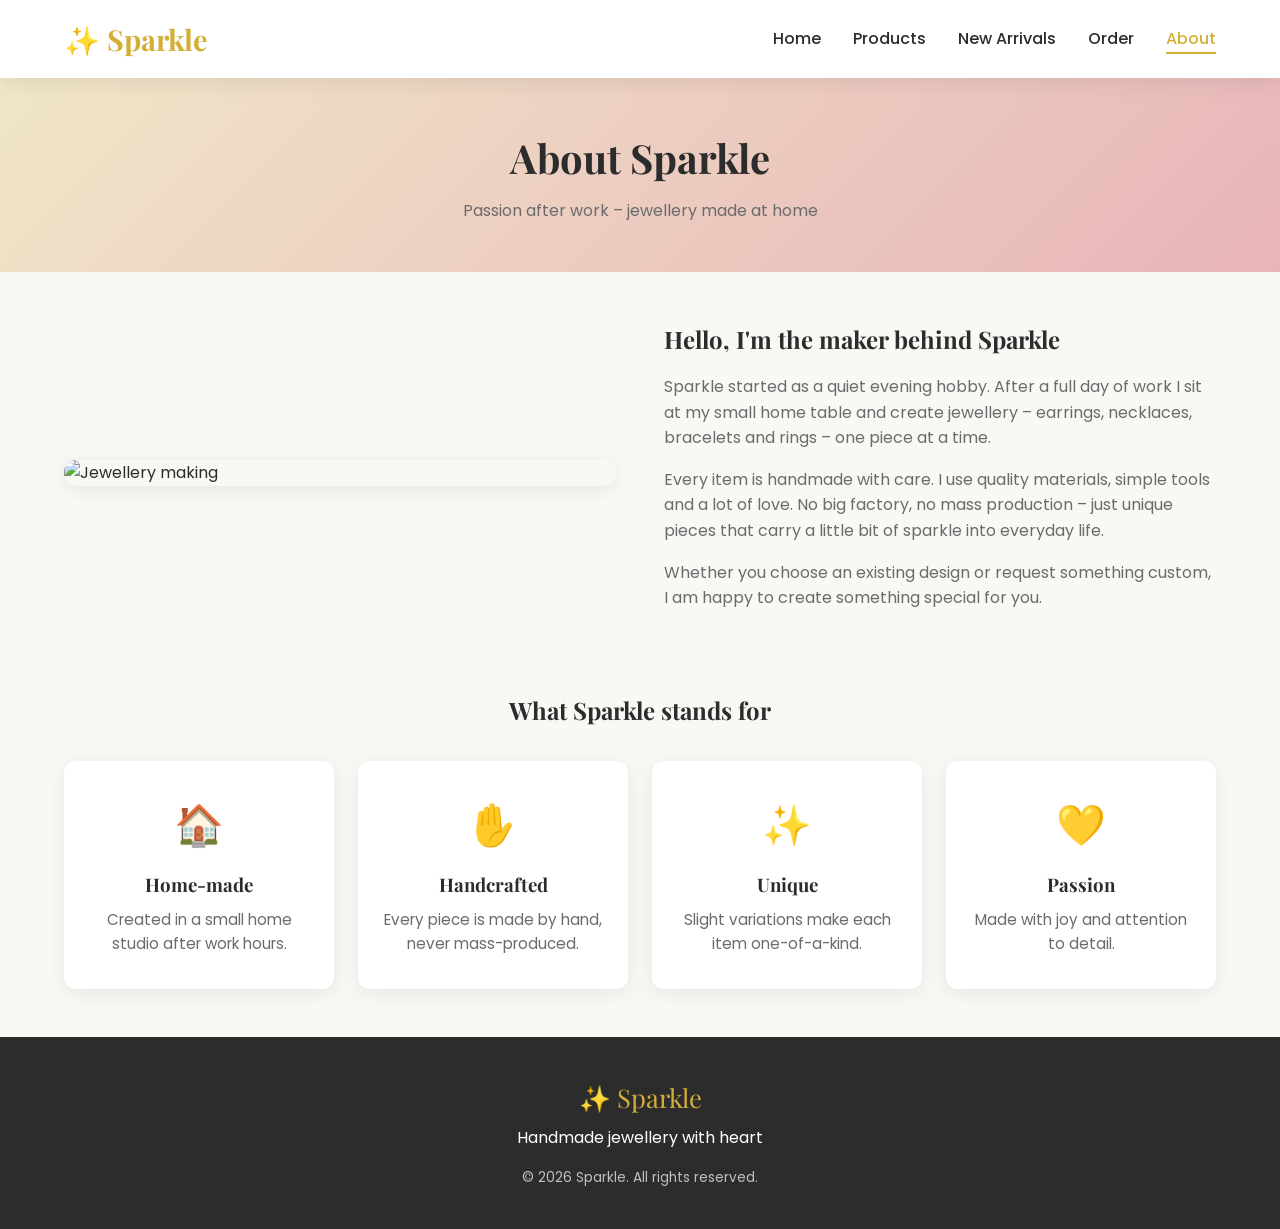
==== about.html @ 5be29b5c "Initial commit" ====
<!DOCTYPE html>
<html lang="en">
<head>
    <meta charset="UTF-8">
    <meta name="viewport" content="width=device-width, initial-scale=1.0">
    <title>About | Sparkle</title>
    <link rel="stylesheet" href="css/style.css">
    <link href="https://fonts.googleapis.com/css2?family=Playfair+Display:wght@400;700&family=Poppins:wght@300;400;500;600&display=swap" rel="stylesheet">
</head>
<body>
    <header>
        <nav class="navbar">
            <div class="logo">✨ Sparkle</div>
            <ul class="nav-links">
                <li><a href="index.html">Home</a></li>
                <li><a href="products.html">Products</a></li>
                <li><a href="new-products.html">New Arrivals</a></li>
                <li><a href="order.html">Order</a></li>
                <li><a href="about.html" class="active">About</a></li>
            </ul>
            <div class="menu-toggle" id="menuToggle">☰</div>
        </nav>
    </header>

    <section class="page-header">
        <h1>About Sparkle</h1>
        <p>Passion after work – jewellery made at home</p>
    </section>

    <section class="about-page">
        <div class="about-content">
            <img src="https://images.unsplash.com/photo-1515562141207-7a88fb7ce338?w=600&h=400&fit=crop" alt="Jewellery making" class="about-main-img">
            <div class="about-text-block">
                <h2>Hello, I'm the maker behind Sparkle</h2>
                <p>Sparkle started as a quiet evening hobby. After a full day of work I sit at my small home table and create jewellery – earrings, necklaces, bracelets and rings – one piece at a time.</p>
                <p>Every item is handmade with care. I use quality materials, simple tools and a lot of love. No big factory, no mass production – just unique pieces that carry a little bit of sparkle into everyday life.</p>
                <p>Whether you choose an existing design or request something custom, I am happy to create something special for you.</p>
            </div>
        </div>

        <div class="values">
            <h2>What Sparkle stands for</h2>
            <div class="values-grid">
                <div class="value-card">
                    <span class="value-icon">🏠</span>
                    <h3>Home-made</h3>
                    <p>Created in a small home studio after work hours.</p>
                </div>
                <div class="value-card">
                    <span class="value-icon">✋</span>
                    <h3>Handcrafted</h3>
                    <p>Every piece is made by hand, never mass-produced.</p>
                </div>
                <div class="value-card">
                    <span class="value-icon">✨</span>
                    <h3>Unique</h3>
                    <p>Slight variations make each item one-of-a-kind.</p>
                </div>
                <div class="value-card">
                    <span class="value-icon">💛</span>
                    <h3>Passion</h3>
                    <p>Made with joy and attention to detail.</p>
                </div>
            </div>
        </div>
    </section>

    <footer>
        <div class="footer-content">
            <div class="footer-logo">✨ Sparkle</div>
            <p>Handmade jewellery with heart</p>
            <p class="copyright">© 2026 Sparkle. All rights reserved.</p>
        </div>
    </footer>

    <script src="js/script.js"></script>
</body>
</html>
---- css/style.css ----
/* Sparkle Jewellery – Elegant & Creative Styles */

:root {
    --gold: #d4af37;
    --gold-light: #f0e6c8;
    --rose: #e8b4b8;
    --dark: #2c2c2c;
    --gray: #6b6b6b;
    --light: #faf8f5;
    --white: #ffffff;
    --shadow: 0 4px 20px rgba(0,0,0,0.08);
    --radius: 12px;
}

* {
    margin: 0;
    padding: 0;
    box-sizing: border-box;
}

body {
    font-family: 'Poppins', sans-serif;
    background: var(--light);
    color: var(--dark);
    line-height: 1.6;
}

h1, h2, h3 {
    font-family: 'Playfair Display', serif;
}

/* Navbar */
.navbar {
    display: flex;
    justify-content: space-between;
    align-items: center;
    padding: 1rem 5%;
    background: var(--white);
    box-shadow: var(--shadow);
    position: sticky;
    top: 0;
    z-index: 1000;
}

.logo {
    font-family: 'Playfair Display', serif;
    font-size: 1.8rem;
    font-weight: 700;
    color: var(--gold);
}

.nav-links {
    display: flex;
    list-style: none;
    gap: 2rem;
}

.nav-links a {
    text-decoration: none;
    color: var(--dark);
    font-weight: 500;
    transition: color 0.3s;
    position: relative;
}

.nav-links a:hover,
.nav-links a.active {
    color: var(--gold);
}

.nav-links a.active::after {
    content: '';
    position: absolute;
    bottom: -4px;
    left: 0;
    width: 100%;
    height: 2px;
    background: var(--gold);
}

.menu-toggle {
    display: none;
    font-size: 1.5rem;
    cursor: pointer;
}

/* Hero */
.hero {
    height: 70vh;
    background: linear-gradient(rgba(44,44,44,0.4), rgba(44,44,44,0.4)),
                url('https://images.unsplash.com/photo-1515562141207-7a88fb7ce338?w=1600&h=900&fit=crop') center/cover no-repeat;
    display: flex;
    align-items: center;
    justify-content: center;
    text-align: center;
    color: var(--white);
}

.hero-content h1 {
    font-size: 3.5rem;
    margin-bottom: 1rem;
    text-shadow: 0 2px 10px rgba(0,0,0,0.3);
}

.hero-content p {
    font-size: 1.3rem;
    margin-bottom: 2rem;
    opacity: 0.95;
}

/* Buttons */
.btn {
    display: inline-block;
    padding: 0.9rem 2rem;
    background: var(--gold);
    color: var(--white);
    text-decoration: none;
    border-radius: 50px;
    font-weight: 500;
    border: none;
    cursor: pointer;
    transition: all 0.3s;
}

.btn:hover {
    background: #c9a227;
    transform: translateY(-2px);
    box-shadow: 0 6px 20px rgba(212,175,55,0.4);
}

.btn-outline {
    background: transparent;
    border: 2px solid var(--gold);
    color: var(--gold);
}

.btn-outline:hover {
    background: var(--gold);
    color: var(--white);
}

/* Featured Categories */
.featured {
    padding: 4rem 5%;
    text-align: center;
}

.featured h2 {
    font-size: 2.2rem;
    margin-bottom: 2.5rem;
    color: var(--dark);
}

.category-grid {
    display: grid;
    grid-template-columns: repeat(auto-fit, minmax(220px, 1fr));
    gap: 1.5rem;
}

.category-card {
    background: var(--white);
    border-radius: var(--radius);
    overflow: hidden;
    box-shadow: var(--shadow);
    text-decoration: none;
    color: var(--dark);
    transition: transform 0.3s, box-shadow 0.3s;
}

.category-card:hover {
    transform: translateY(-8px);
    box-shadow: 0 12px 30px rgba(0,0,0,0.12);
}

.category-card img {
    width: 100%;
    height: 200px;
    object-fit: cover;
}

.category-card h3 {
    padding: 1rem;
    font-size: 1.2rem;
}

/* About Preview */
.about-preview {
    display: grid;
    grid-template-columns: 1fr 1fr;
    gap: 3rem;
    padding: 4rem 5%;
    align-items: center;
    background: var(--white);
}

.about-text h2 {
    font-size: 2rem;
    margin-bottom: 1rem;
}

.about-text p {
    color: var(--gray);
    margin-bottom: 1.5rem;
}

.about-image img {
    width: 100%;
    border-radius: var(--radius);
    box-shadow: var(--shadow);
}

/* Page Header */
.page-header {
    background: linear-gradient(135deg, var(--gold-light), var(--rose));
    padding: 3rem 5%;
    text-align: center;
}

.page-header h1 {
    font-size: 2.5rem;
    margin-bottom: 0.5rem;
}

.page-header p {
    color: var(--gray);
}

/* Filters */
.filters {
    display: flex;
    justify-content: center;
    flex-wrap: wrap;
    gap: 0.8rem;
    padding: 2rem 5% 1rem;
}

.filter-btn {
    padding: 0.6rem 1.4rem;
    border: 1px solid var(--gold);
    background: transparent;
    color: var(--dark);
    border-radius: 50px;
    cursor: pointer;
    font-family: inherit;
    transition: all 0.3s;
}

.filter-btn.active,
.filter-btn:hover {
    background: var(--gold);
    color: var(--white);
}

/* Products Grid */
.products-section {
    padding: 1rem 5% 4rem;
}

.products-grid {
    display: grid;
    grid-template-columns: repeat(auto-fill, minmax(260px, 1fr));
    gap: 1.8rem;
}

.product-card {
    background: var(--white);
    border-radius: var(--radius);
    overflow: hidden;
    box-shadow: var(--shadow);
    transition: transform 0.3s;
}

.product-card:hover {
    transform: translateY(-6px);
}

.product-card img {
    width: 100%;
    height: 240px;
    object-fit: cover;
}

.product-info {
    padding: 1.2rem;
}

.product-info h3 {
    font-size: 1.15rem;
    margin-bottom: 0.3rem;
}

.product-category {
    font-size: 0.85rem;
    color: var(--gold);
    text-transform: uppercase;
    letter-spacing: 1px;
    margin-bottom: 0.5rem;
}

.product-price {
    font-weight: 600;
    font-size: 1.1rem;
    color: var(--dark);
}

.badge-new {
    display: inline-block;
    background: var(--rose);
    color: var(--white);
    font-size: 0.7rem;
    padding: 0.2rem 0.6rem;
    border-radius: 20px;
    margin-left: 0.5rem;
}

/* Order Form */
.order-section {
    max-width: 600px;
    margin: 0 auto;
    padding: 2rem 5% 4rem;
}

.order-form {
    background: var(--white);
    padding: 2rem;
    border-radius: var(--radius);
    box-shadow: var(--shadow);
}

.form-group {
    margin-bottom: 1.3rem;
}

.form-group label {
    display: block;
    margin-bottom: 0.4rem;
    font-weight: 500;
}

.form-group input,
.form-group select,
.form-group textarea {
    width: 100%;
    padding: 0.8rem 1rem;
    border: 1px solid #ddd;
    border-radius: 8px;
    font-family: inherit;
    font-size: 1rem;
    transition: border-color 0.3s;
}

.form-group input:focus,
.form-group select:focus,
.form-group textarea:focus {
    outline: none;
    border-color: var(--gold);
}

.form-success {
    text-align: center;
    padding: 3rem;
    background: var(--white);
    border-radius: var(--radius);
    box-shadow: var(--shadow);
}

.form-success h3 {
    color: var(--gold);
    margin-bottom: 0.5rem;
}

/* About Page */
.about-page {
    padding: 3rem 5%;
}

.about-content {
    display: grid;
    grid-template-columns: 1fr 1fr;
    gap: 3rem;
    align-items: center;
    margin-bottom: 4rem;
}

.about-main-img {
    width: 100%;
    border-radius: var(--radius);
    box-shadow: var(--shadow);
}

.about-text-block h2 {
    margin-bottom: 1rem;
}

.about-text-block p {
    color: var(--gray);
    margin-bottom: 1rem;
}

.values {
    text-align: center;
}

.values h2 {
    margin-bottom: 2rem;
}

.values-grid {
    display: grid;
    grid-template-columns: repeat(auto-fit, minmax(200px, 1fr));
    gap: 1.5rem;
}

.value-card {
    background: var(--white);
    padding: 2rem 1.5rem;
    border-radius: var(--radius);
    box-shadow: var(--shadow);
}

.value-icon {
    font-size: 2.5rem;
    display: block;
    margin-bottom: 0.8rem;
}

.value-card h3 {
    margin-bottom: 0.5rem;
}

.value-card p {
    color: var(--gray);
    font-size: 0.95rem;
}

/* Footer */
footer {
    background: var(--dark);
    color: var(--white);
    text-align: center;
    padding: 2.5rem 5%;
}

.footer-logo {
    font-family: 'Playfair Display', serif;
    font-size: 1.6rem;
    color: var(--gold);
    margin-bottom: 0.5rem;
}

.copyright {
    margin-top: 1rem;
    font-size: 0.85rem;
    opacity: 0.7;
}

/* Responsive */
@media (max-width: 768px) {
    .nav-links {
        display: none;
        flex-direction: column;
        position: absolute;
        top: 70px;
        left: 0;
        right: 0;
        background: var(--white);
        padding: 1.5rem;
        box-shadow: var(--shadow);
        gap: 1rem;
    }

    .nav-links.show {
        display: flex;
    }

    .menu-toggle {
        display: block;
    }

    .hero-content h1 {
        font-size: 2.4rem;
    }

    .about-preview,
    .about-content {
        grid-template-columns: 1fr;
    }

    .about-image {
        order: -1;
    }
}
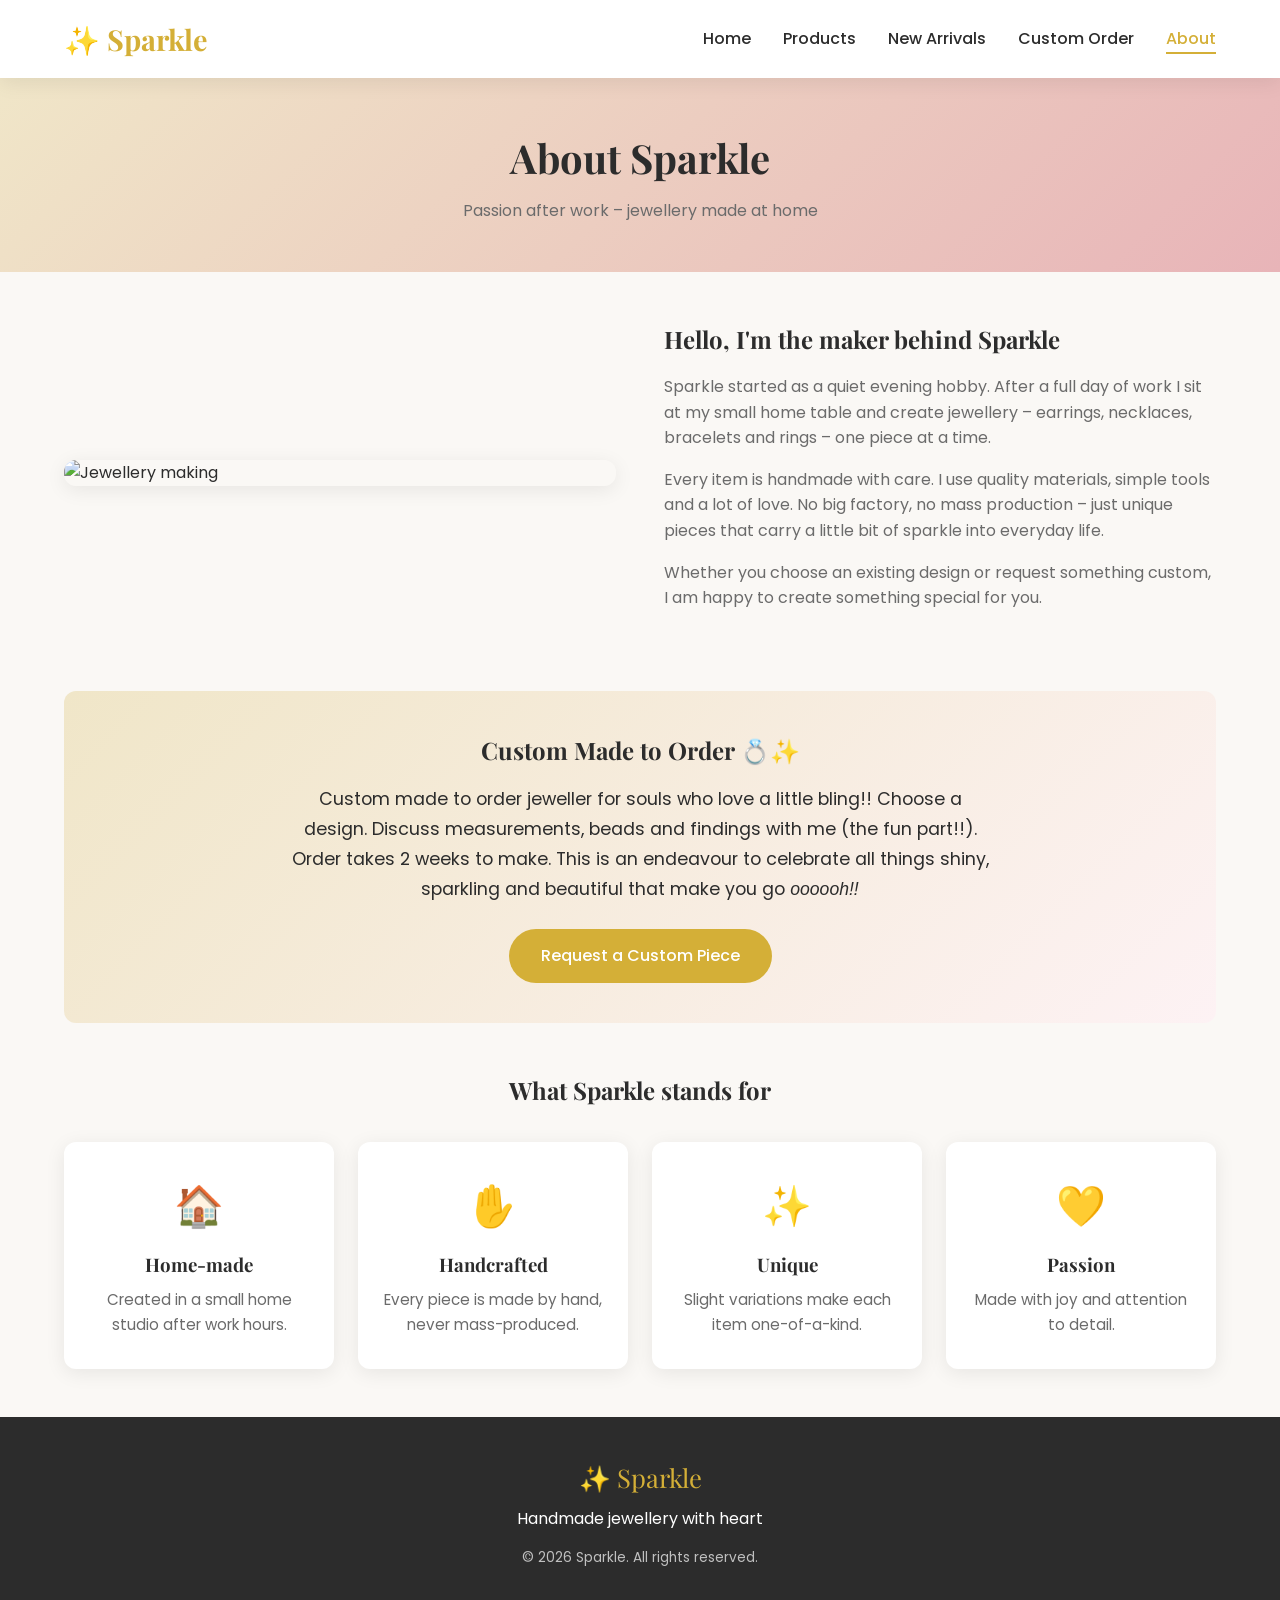
==== commit 81dbcb84: "adding custom order page" ====
--- a/about.html
+++ b/about.html
@@ -15,7 +15,7 @@
                 <li><a href="index.html">Home</a></li>
                 <li><a href="products.html">Products</a></li>
                 <li><a href="new-products.html">New Arrivals</a></li>
-                <li><a href="order.html">Order</a></li>
+                <li><a href="custom-order.html">Custom Order</a></li>
                 <li><a href="about.html" class="active">About</a></li>
             </ul>
             <div class="menu-toggle" id="menuToggle">☰</div>
@@ -37,6 +37,18 @@
                 <p>Whether you choose an existing design or request something custom, I am happy to create something special for you.</p>
             </div>
         </div>
+
+        <!-- Custom Order Message -->
+        <section class="custom-highlight" style="margin: 3rem 0; border-radius: 12px;">
+            <h2>Custom Made to Order 💍✨</h2>
+            <p>
+                Custom made to order jeweller for souls who love a little bling!! 
+                Choose a design. Discuss measurements, beads and findings with me (the fun part!!). 
+                Order takes 2 weeks to make. This is an endeavour to celebrate all things shiny, 
+                sparkling and beautiful that make you go <em>oooooh!!</em>
+            </p>
+            <a href="custom-order.html" class="btn">Request a Custom Piece</a>
+        </section>
 
         <div class="values">
             <h2>What Sparkle stands for</h2>
--- a/css/style.css
+++ b/css/style.css
@@ -490,3 +490,88 @@
         order: -1;
     }
 }
+
+/* Custom Order Page */
+.custom-intro {
+    padding: 3rem 5%;
+    background: var(--white);
+}
+
+.custom-intro-content {
+    max-width: 900px;
+    margin: 0 auto;
+    text-align: center;
+}
+
+.custom-intro-content h2 {
+    font-size: 2rem;
+    margin-bottom: 1.2rem;
+}
+
+.lead-text {
+    font-size: 1.15rem;
+    line-height: 1.8;
+    color: var(--dark);
+    margin-bottom: 1rem;
+}
+
+.custom-intro-content p {
+    color: var(--gray);
+    margin-bottom: 1rem;
+}
+
+.custom-steps {
+    display: grid;
+    grid-template-columns: repeat(auto-fit, minmax(200px, 1fr));
+    gap: 1.5rem;
+    margin-top: 2.5rem;
+}
+
+.step {
+    background: var(--light);
+    padding: 1.8rem 1.2rem;
+    border-radius: var(--radius);
+    box-shadow: var(--shadow);
+}
+
+.step-num {
+    display: inline-flex;
+    align-items: center;
+    justify-content: center;
+    width: 40px;
+    height: 40px;
+    background: var(--gold);
+    color: white;
+    border-radius: 50%;
+    font-weight: 600;
+    margin-bottom: 0.8rem;
+}
+
+.step h3 {
+    margin-bottom: 0.5rem;
+    font-size: 1.1rem;
+}
+
+.step p {
+    font-size: 0.95rem;
+    color: var(--gray);
+}
+
+/* Custom highlight box on Home & About */
+.custom-highlight {
+    background: linear-gradient(135deg, var(--gold-light), #fdf2f4);
+    padding: 2.5rem 5%;
+    text-align: center;
+}
+
+.custom-highlight h2 {
+    margin-bottom: 1rem;
+}
+
+.custom-highlight p {
+    max-width: 700px;
+    margin: 0 auto 1.5rem;
+    color: var(--dark);
+    font-size: 1.1rem;
+    line-height: 1.7;
+}
